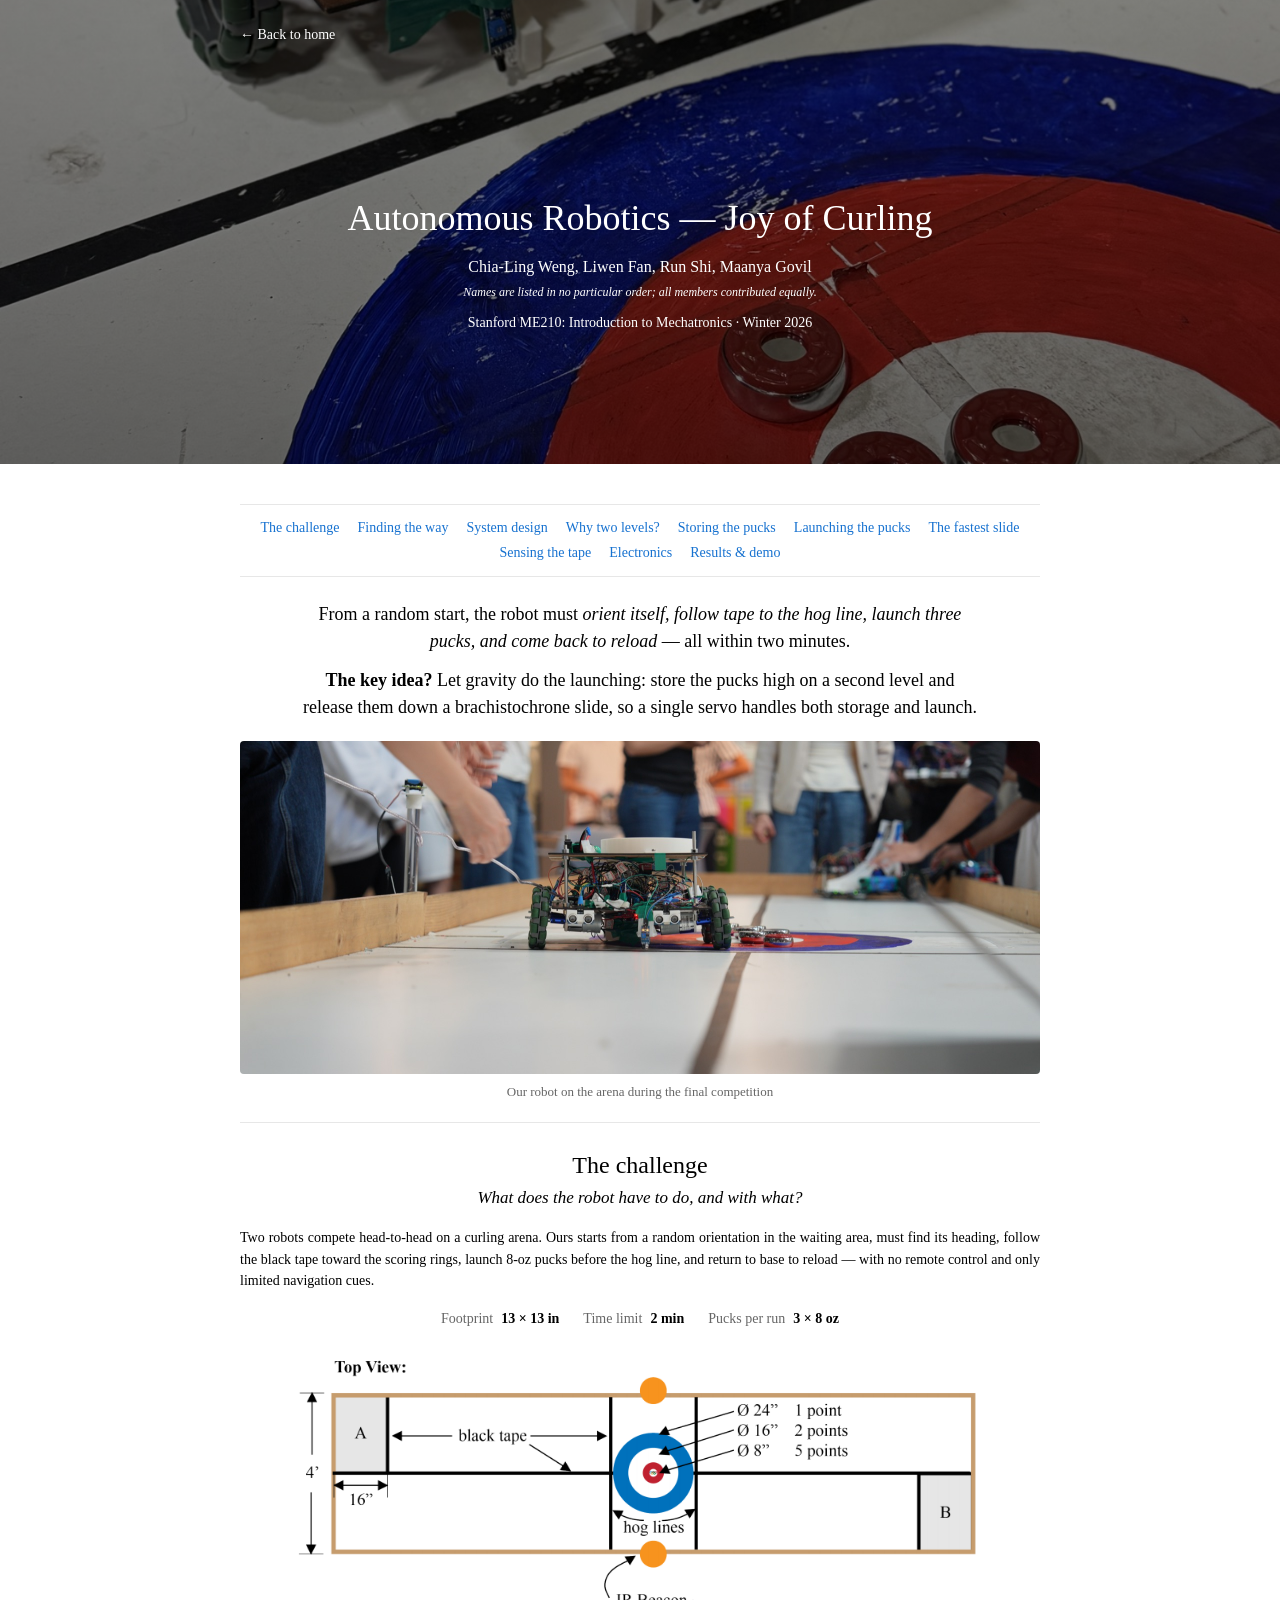
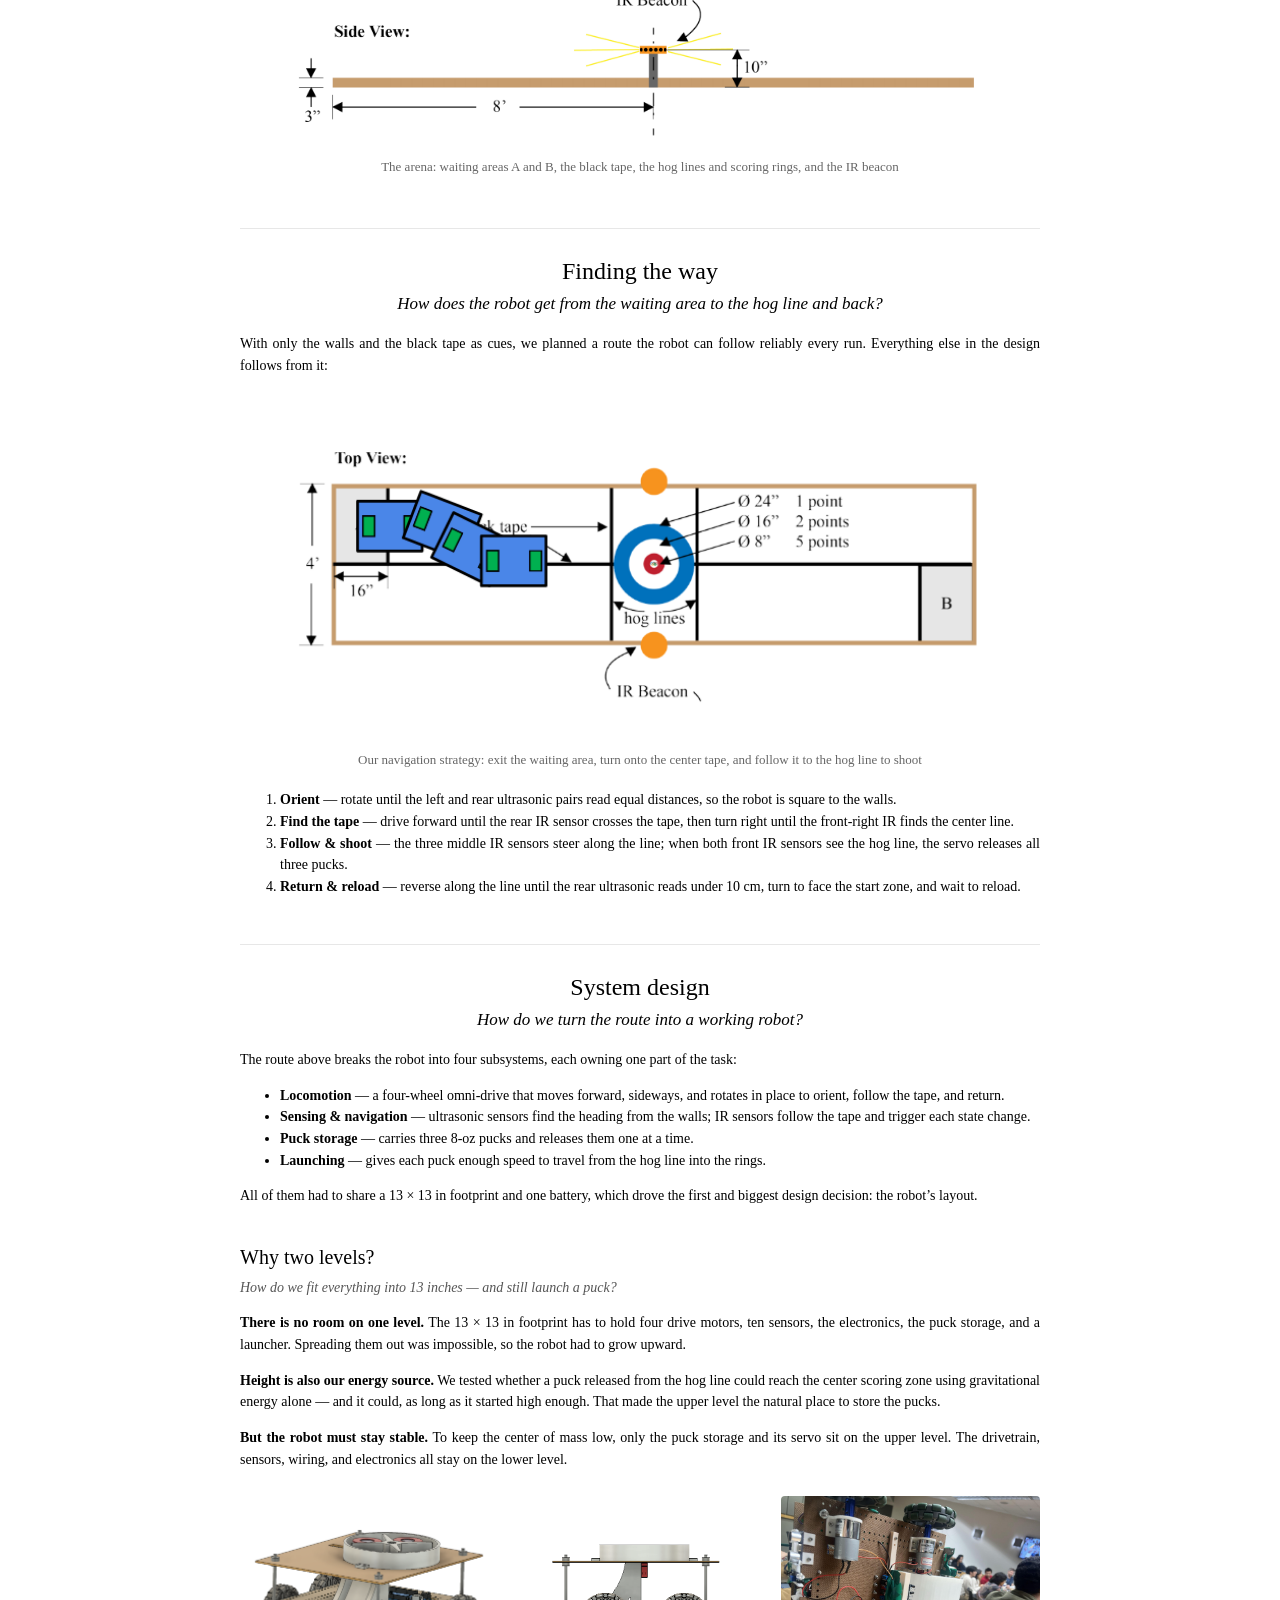
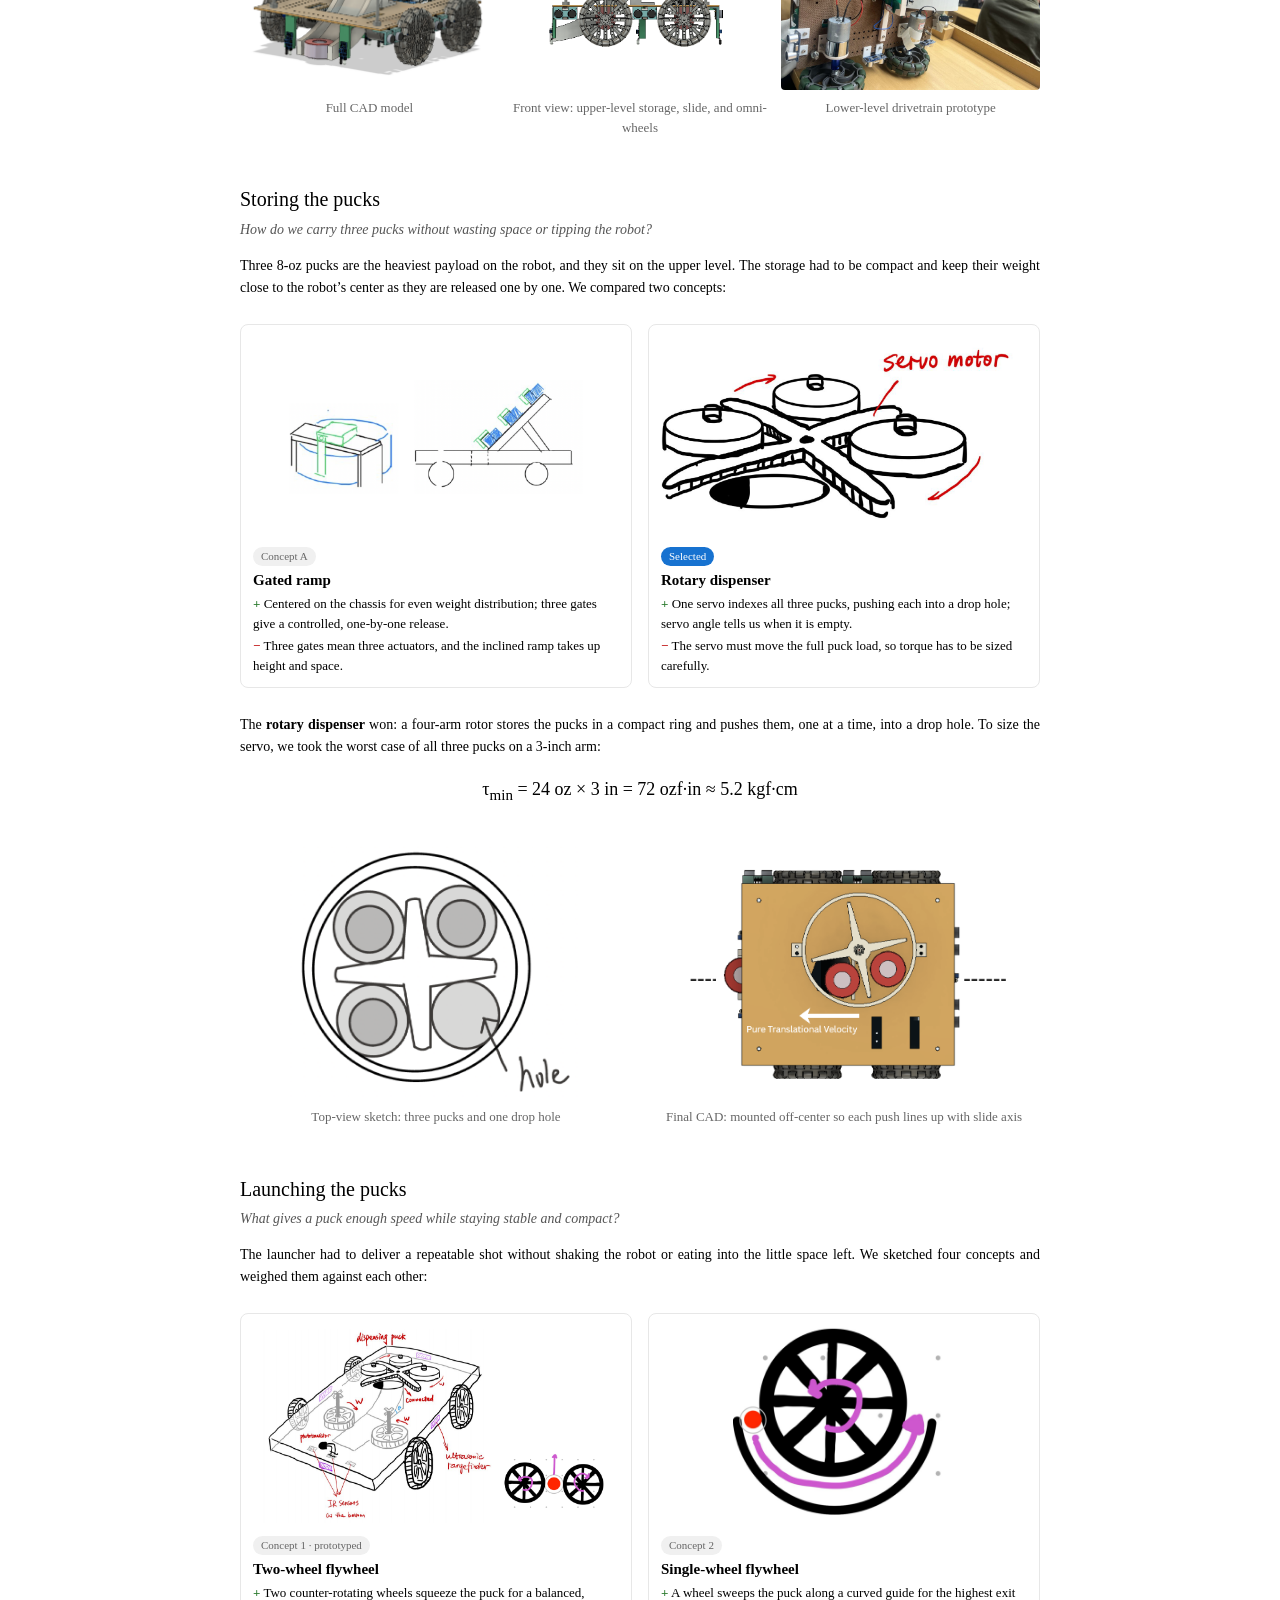
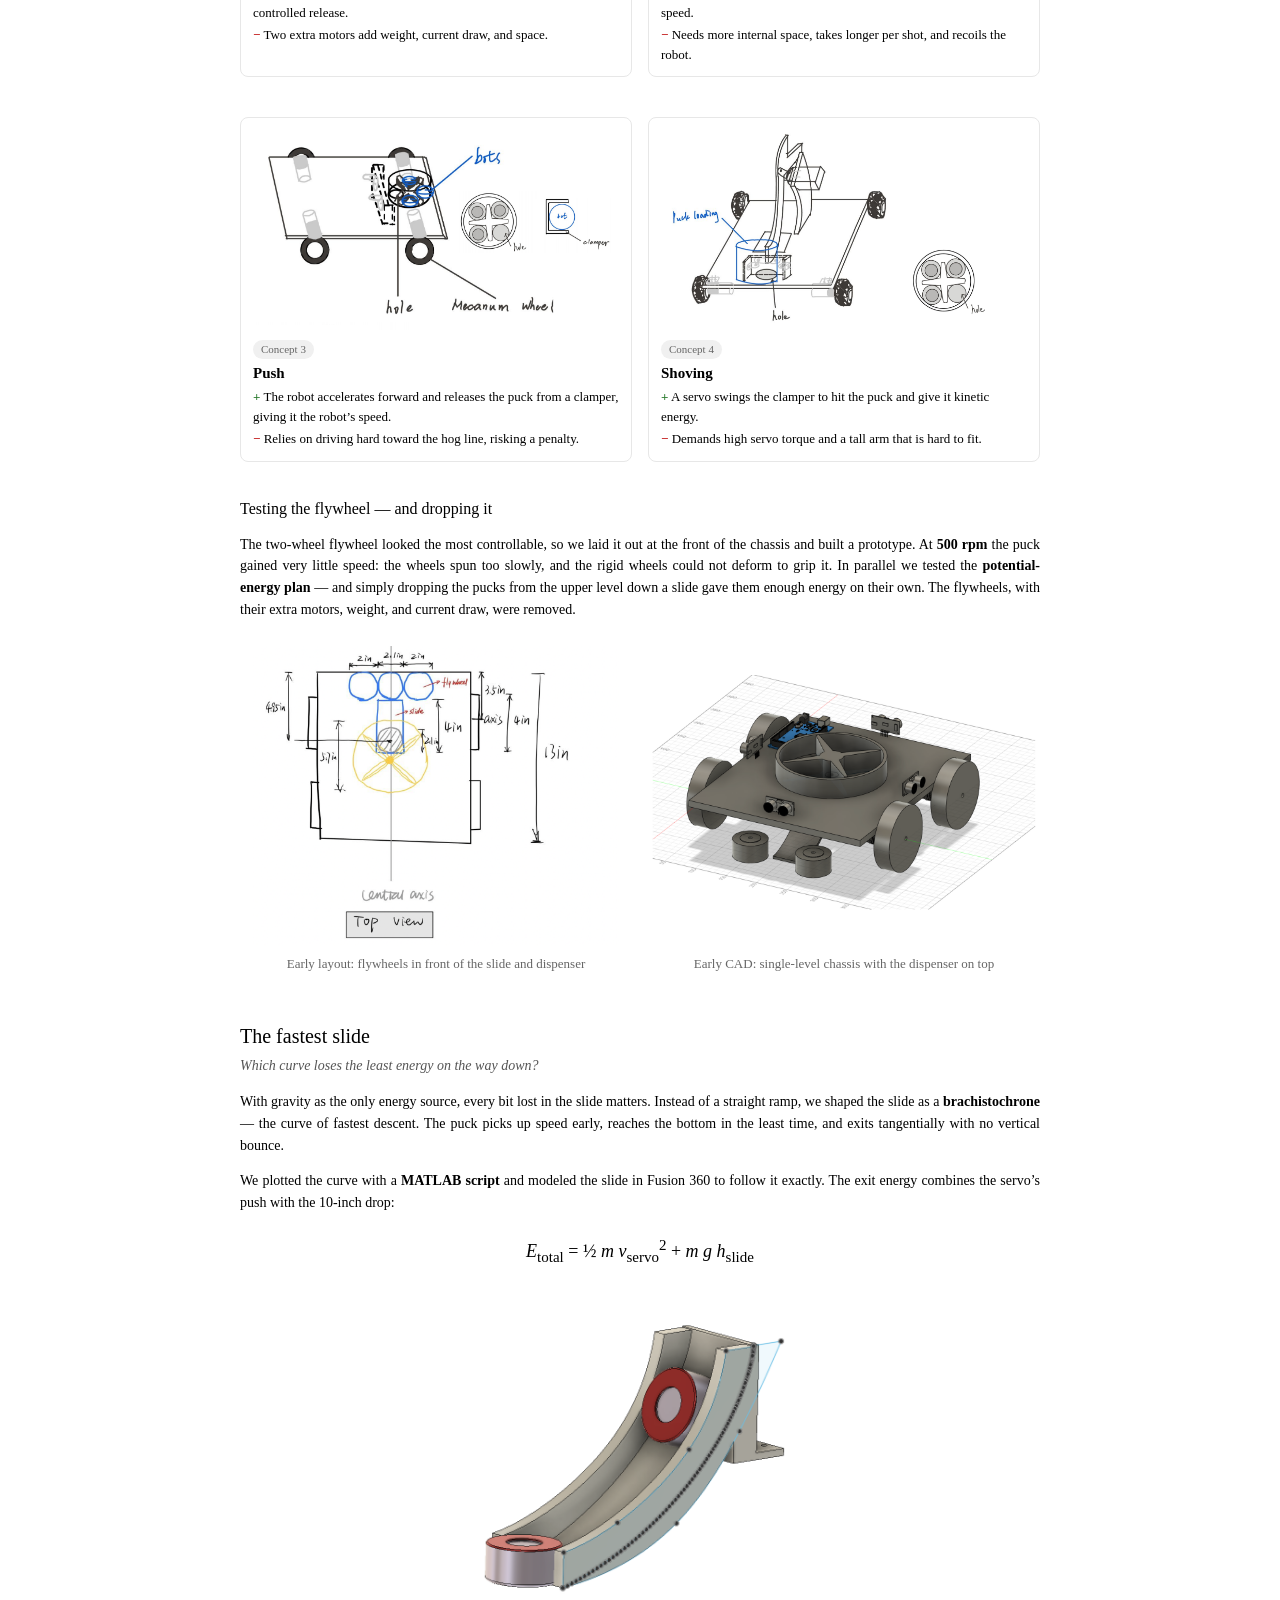
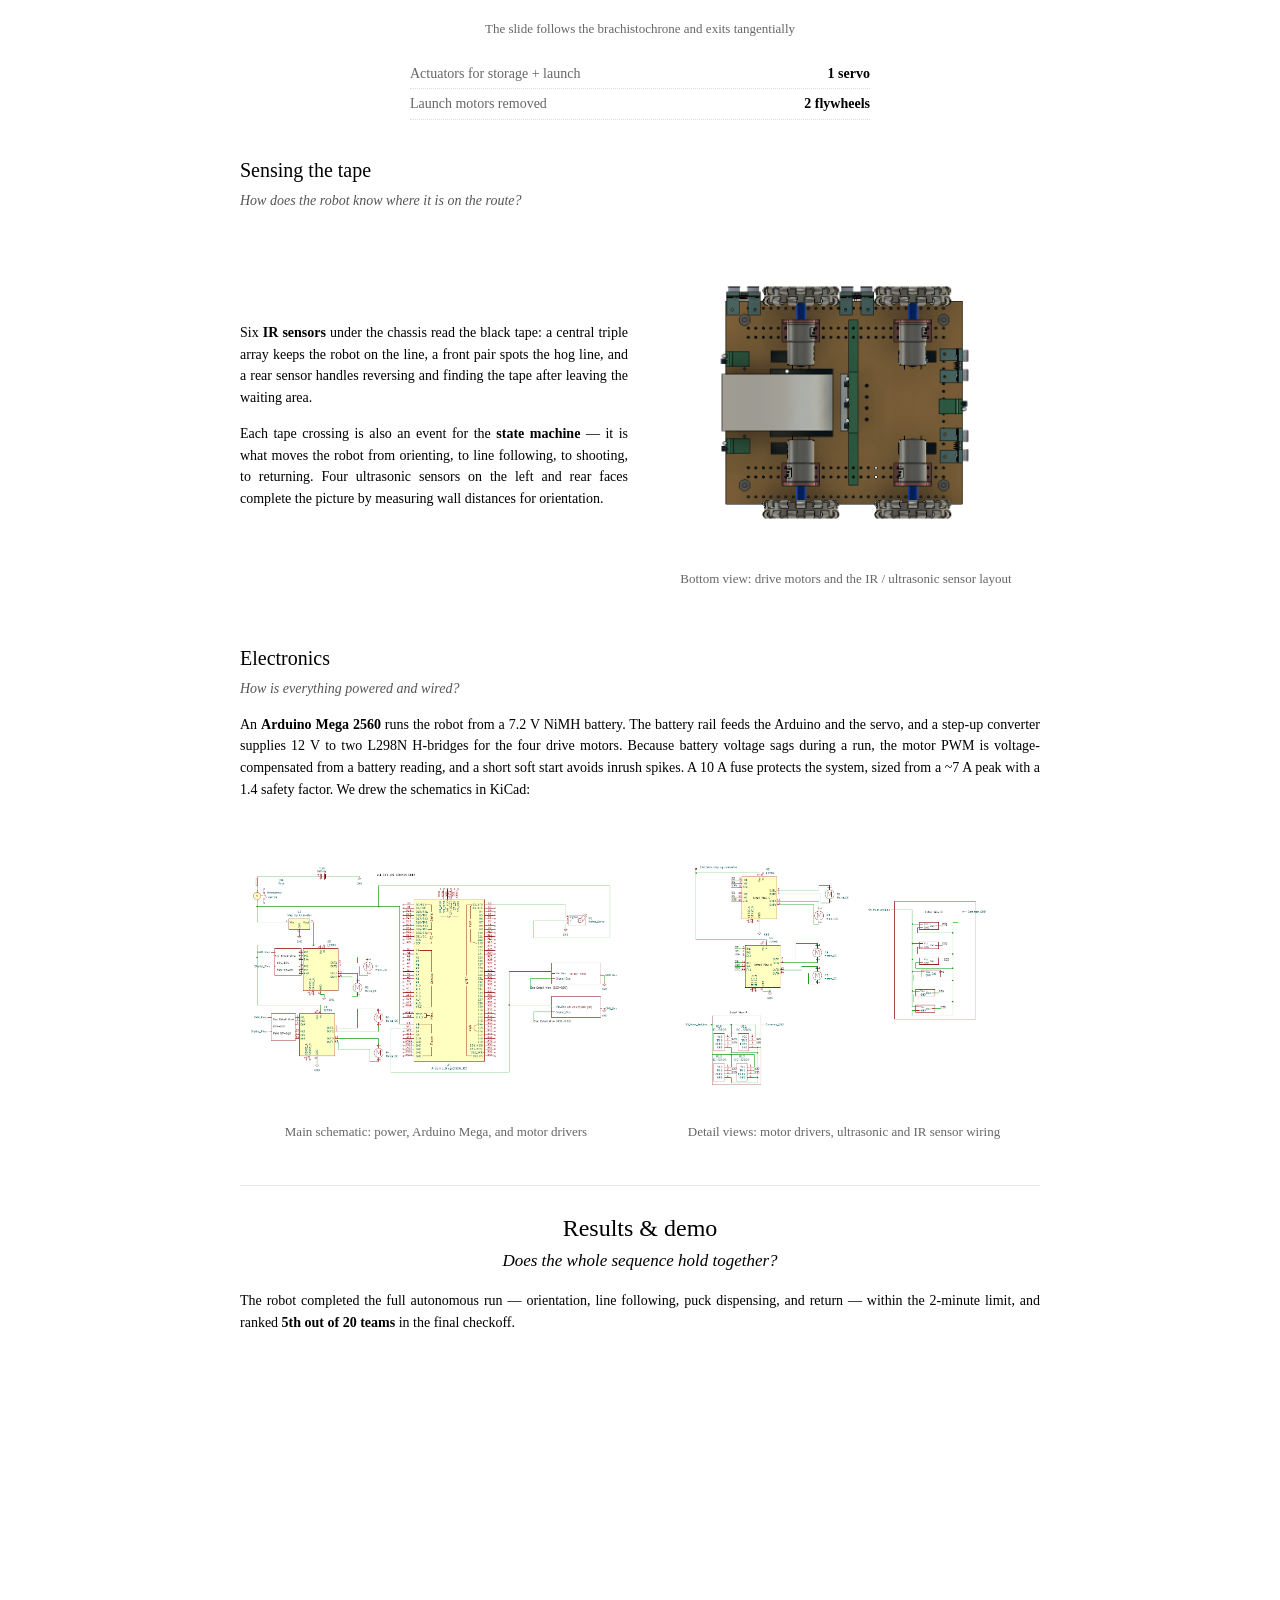
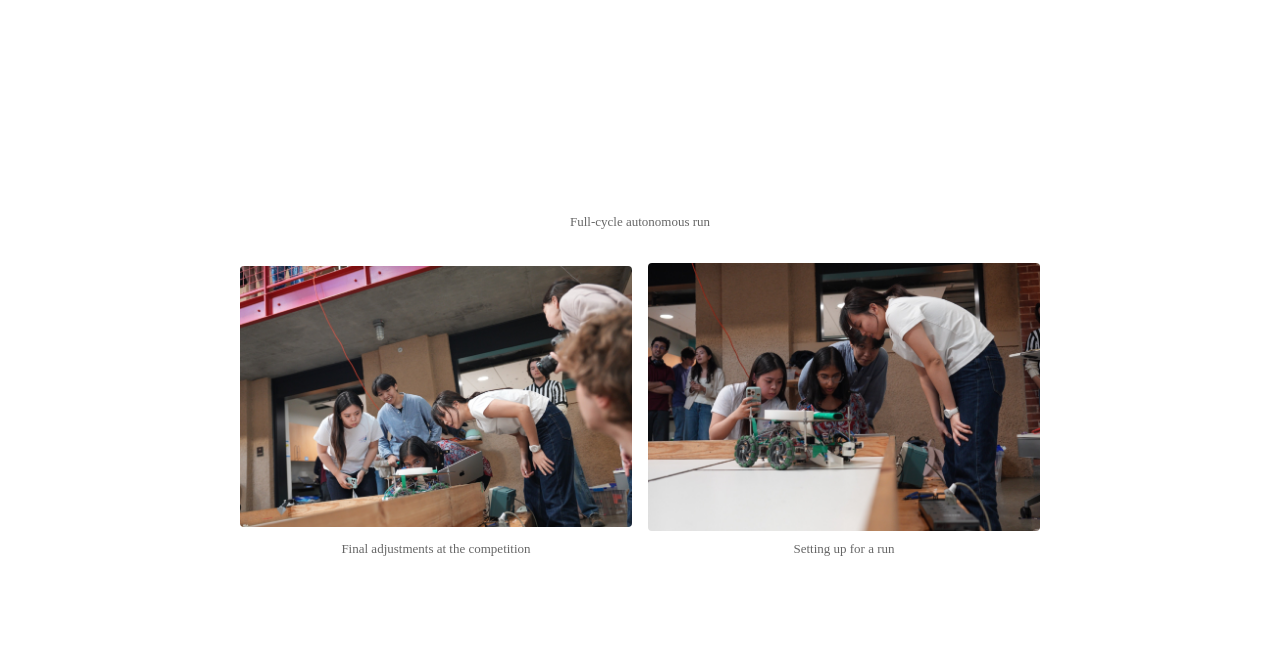
==== projects/curling.html @ e42f5ace "Redesign site with Jon Barron academic template Single-page homepage with Education, Experience, Res" ====
<!DOCTYPE HTML>
<html lang="en">
  <head>
    <meta http-equiv="Content-Type" content="text/html; charset=UTF-8">

    <title>Joy of Curling | Run Shi</title>

    <meta name="author" content="Run Shi">
    <meta name="viewport" content="width=device-width, initial-scale=1">
    <link rel="stylesheet" type="text/css" href="../stylesheet.css">

  </head>

  <body>
    <!-- 图片都在 images/projects/curling/，同名替换即可 -->

    <!-- ============ 标题（背景图） ============ -->
    <header class="pp-banner pp-banner-tall" style="background-image:url('../images/projects/curling/hero.jpg');background-position:center 62%">
      <div class="pp-banner-inner">
        <p class="pp-back"><a href="../index.html">&larr; Back to home</a></p>
        <h1 class="pp-title">Autonomous Robotics &mdash; Joy of Curling</h1>
        <p class="pp-authors">Chia-Ling Weng, Liwen Fan, Run Shi, Maanya Govil</p>
        <p class="pp-note">Names are listed in no particular order; all members contributed equally.</p>
        <p class="pp-affil">Stanford ME210: Introduction to Mechatronics &middot; Winter 2026</p>
      </div>
    </header>

    <div class="pp">

      <!-- ============ 目录 ============ -->
      <ul class="pp-nav">
        <li><a href="#challenge">The challenge</a></li>
        <li><a href="#strategy">Finding the way</a></li>
        <li><a href="#design">System design</a></li>
        <li><a href="#layers">Why two levels?</a></li>
        <li><a href="#storage">Storing the pucks</a></li>
        <li><a href="#launch">Launching the pucks</a></li>
        <li><a href="#slide">The fastest slide</a></li>
        <li><a href="#sensing">Sensing the tape</a></li>
        <li><a href="#electrical">Electronics</a></li>
        <li><a href="#results">Results &amp; demo</a></li>
      </ul>

      <!-- ============ 一句话总结 ============ -->
      <div class="pp-thesis">
        <p>From a random start, the robot must <em>orient itself, follow tape to the hog line, launch three pucks, and come back to reload</em> &mdash; all within two minutes.</p>
        <p><span class="pp-key">The key idea?</span> Let gravity do the launching: store the pucks high on a second level and release them down a brachistochrone slide, so a single servo handles both storage and launch.</p>
      </div>

      <figure class="pp-figure">
        <img src="../images/projects/curling/competition.jpg" alt="The robot on the arena during the final competition" style="width:100%;max-height:none;aspect-ratio:2.4 / 1;object-fit:cover;object-position:center 60%">
        <figcaption>Our robot on the arena during the final competition</figcaption>
      </figure>

      <hr class="pp-sep">

      <!-- ============ 1. Strategy ============ -->
      <section id="challenge" class="pp-section">
        <h2 class="pp-section-title">The challenge</h2>
        <p class="pp-question">What does the robot have to do, and with what?</p>
        <p>
          Two robots compete head-to-head on a curling arena. Ours starts from a random orientation in the waiting area,
          must find its heading, follow the black tape toward the scoring rings, launch 8-oz pucks before the hog line,
          and return to base to reload &mdash; with no remote control and only limited navigation cues.
        </p>
        <div class="pp-result-row">
          <span class="pp-item"><span class="pp-k">Footprint</span><span class="pp-v">13 &times; 13 in</span></span>
          <span class="pp-item"><span class="pp-k">Time limit</span><span class="pp-v">2 min</span></span>
          <span class="pp-item"><span class="pp-k">Pucks per run</span><span class="pp-v">3 &times; 8 oz</span></span>
        </div>
        <figure class="pp-figure">
          <img src="../images/projects/curling/arena.png" alt="Arena top and side views with dimensions" style="width:100%;max-height:none">
          <figcaption>The arena: waiting areas A and B, the black tape, the hog lines and scoring rings, and the IR beacon</figcaption>
        </figure>
      </section>

      <hr class="pp-sep">

      <section id="strategy" class="pp-section">
        <h2 class="pp-section-title">Finding the way</h2>
        <p class="pp-question">How does the robot get from the waiting area to the hog line and back?</p>
        <p>
          With only the walls and the black tape as cues, we planned a route the robot can follow reliably every run.
          Everything else in the design follows from it:
        </p>
        <figure class="pp-figure">
          <img src="../images/projects/curling/navigation.png" alt="Arena top view showing our navigation route" style="width:100%;max-height:none">
          <figcaption>Our navigation strategy: exit the waiting area, turn onto the center tape, and follow it to the hog line to shoot</figcaption>
        </figure>
        <ol>
          <li><strong>Orient</strong> &mdash; rotate until the left and rear ultrasonic pairs read equal distances, so the robot is square to the walls.</li>
          <li><strong>Find the tape</strong> &mdash; drive forward until the rear IR sensor crosses the tape, then turn right until the front-right IR finds the center line.</li>
          <li><strong>Follow &amp; shoot</strong> &mdash; the three middle IR sensors steer along the line; when both front IR sensors see the hog line, the servo releases all three pucks.</li>
          <li><strong>Return &amp; reload</strong> &mdash; reverse along the line until the rear ultrasonic reads under 10&nbsp;cm, turn to face the start zone, and wait to reload.</li>
        </ol>
      </section>

      <hr class="pp-sep">

      <!-- ============ 2. System design ============ -->
      <section id="design" class="pp-section">
        <h2 class="pp-section-title">System design</h2>
        <p class="pp-question">How do we turn the route into a working robot?</p>
        <p>
          The route above breaks the robot into four subsystems, each owning one part of the task:
        </p>
        <ul>
          <li><strong>Locomotion</strong> &mdash; a four-wheel omni-drive that moves forward, sideways, and rotates in place to orient, follow the tape, and return.</li>
          <li><strong>Sensing &amp; navigation</strong> &mdash; ultrasonic sensors find the heading from the walls; IR sensors follow the tape and trigger each state change.</li>
          <li><strong>Puck storage</strong> &mdash; carries three 8-oz pucks and releases them one at a time.</li>
          <li><strong>Launching</strong> &mdash; gives each puck enough speed to travel from the hog line into the rings.</li>
        </ul>
        <p>
          All of them had to share a 13&nbsp;&times;&nbsp;13&nbsp;in footprint and one battery, which drove the first and
          biggest design decision: the robot&rsquo;s layout.
        </p>

        <!-- ---- Two levels---- -->
        <h3 class="pp-subtitle" id="layers">Why two levels?</h3>
        <p class="pp-subquestion">How do we fit everything into 13 inches &mdash; and still launch a puck?</p>
        <p>
          <strong>There is no room on one level.</strong> The 13&nbsp;&times;&nbsp;13&nbsp;in footprint has to hold four
          drive motors, ten sensors, the electronics, the puck storage, and a launcher. Spreading them out was impossible,
          so the robot had to grow upward.
        </p>
        <p>
          <strong>Height is also our energy source.</strong> We tested whether a puck released from the hog line could
          reach the center scoring zone using gravitational energy alone &mdash; and it could, as long as it started high
          enough. That made the upper level the natural place to store the pucks.
        </p>
        <p>
          <strong>But the robot must stay stable.</strong> To keep the center of mass low, only the puck storage and its
          servo sit on the upper level. The drivetrain, sensors, wiring, and electronics all stay on the lower level.
        </p>
        <div class="pp-grid-3">
          <figure class="pp-figure">
            <img src="../images/projects/curling/cad-model.png" alt="Full CAD model" loading="lazy">
            <figcaption>Full CAD model</figcaption>
          </figure>
          <figure class="pp-figure">
            <img src="../images/projects/curling/cad-front.png" alt="Front view" loading="lazy">
            <figcaption>Front view: upper-level storage, slide, and omni-wheels</figcaption>
          </figure>
          <figure class="pp-figure">
            <img src="../images/projects/curling/drivetrain-build.jpg" alt="Drivetrain prototype" loading="lazy">
            <figcaption>Lower-level drivetrain prototype</figcaption>
          </figure>
        </div>

        <!-- ---- Storage---- -->
        <h3 class="pp-subtitle" id="storage">Storing the pucks</h3>
        <p class="pp-subquestion">How do we carry three pucks without wasting space or tipping the robot?</p>
        <p>
          Three 8-oz pucks are the heaviest payload on the robot, and they sit on the upper level. The storage had to be
          compact and keep their weight close to the robot&rsquo;s center as they are released one by one. We compared two
          concepts:
        </p>
        <div class="pp-grid">
          <figure class="pp-concept">
            <img class="pp-concept-sm" src="../images/projects/curling/concept-slide-storage.png" alt="Gated ramp sketch" loading="lazy">
            <figcaption>
              <span class="pp-tag">Concept A</span>
              <strong>Gated ramp</strong>
              <span class="pp-pc"><span class="pp-pro">+</span> Centered on the chassis for even weight distribution; three gates give a controlled, one-by-one release.</span>
              <span class="pp-pc"><span class="pp-con">&minus;</span> Three gates mean three actuators, and the inclined ramp takes up height and space.</span>
            </figcaption>
          </figure>
          <figure class="pp-concept">
            <img src="../images/projects/curling/concept-rotary-dispenser.png" alt="Rotary dispenser sketch" loading="lazy">
            <figcaption>
              <span class="pp-tag pp-tag-kept">Selected</span>
              <strong>Rotary dispenser</strong>
              <span class="pp-pc"><span class="pp-pro">+</span> One servo indexes all three pucks, pushing each into a drop hole; servo angle tells us when it is empty.</span>
              <span class="pp-pc"><span class="pp-con">&minus;</span> The servo must move the full puck load, so torque has to be sized carefully.</span>
            </figcaption>
          </figure>
        </div>
        <p>
          The <strong>rotary dispenser</strong> won: a four-arm rotor stores the pucks in a compact ring and pushes them,
          one at a time, into a drop hole. To size the servo, we took the worst case of all three pucks on a 3-inch arm:
        </p>
        <p class="pp-equation">&tau;<sub>min</sub> = 24&nbsp;oz &times; 3&nbsp;in = 72&nbsp;ozf&middot;in &asymp; 5.2&nbsp;kgf&middot;cm</p>
        <div class="pp-grid">
          <figure class="pp-figure">
            <img src="../images/projects/curling/dispenser-sketch.png" alt="Dispenser top-view sketch" loading="lazy" style="max-height:260px">
            <figcaption>Top-view sketch: three pucks and one drop hole</figcaption>
          </figure>
          <figure class="pp-figure">
            <img src="../images/projects/curling/dispenser.png" alt="Final rotating dispenser in CAD" loading="lazy" style="max-height:260px">
            <figcaption>Final CAD: mounted off-center so each push lines up with slide axis</figcaption>
          </figure>
        </div>

        <!-- ---- Launch---- -->
        <h3 class="pp-subtitle" id="launch">Launching the pucks</h3>
        <p class="pp-subquestion">What gives a puck enough speed while staying stable and compact?</p>
        <p>
          The launcher had to deliver a repeatable shot without shaking the robot or eating into the little space left.
          We sketched four concepts and weighed them against each other:
        </p>
        <div class="pp-grid">
          <figure class="pp-concept">
            <img src="../images/projects/curling/concept-flywheel-2.png" alt="Two-wheel flywheel sketch" loading="lazy">
            <figcaption>
              <span class="pp-tag">Concept 1 &middot; prototyped</span>
              <strong>Two-wheel flywheel</strong>
              <span class="pp-pc"><span class="pp-pro">+</span> Two counter-rotating wheels squeeze the puck for a balanced, controlled release.</span>
              <span class="pp-pc"><span class="pp-con">&minus;</span> Two extra motors add weight, current draw, and space.</span>
            </figcaption>
          </figure>
          <figure class="pp-concept">
            <img src="../images/projects/curling/concept-flywheel-1.png" alt="Single-wheel flywheel sketch" loading="lazy">
            <figcaption>
              <span class="pp-tag">Concept 2</span>
              <strong>Single-wheel flywheel</strong>
              <span class="pp-pc"><span class="pp-pro">+</span> A wheel sweeps the puck along a curved guide for the highest exit speed.</span>
              <span class="pp-pc"><span class="pp-con">&minus;</span> Needs more internal space, takes longer per shot, and recoils the robot.</span>
            </figcaption>
          </figure>
          <figure class="pp-concept">
            <img src="../images/projects/curling/concept-push.png" alt="Push sketch" loading="lazy">
            <figcaption>
              <span class="pp-tag">Concept 3</span>
              <strong>Push</strong>
              <span class="pp-pc"><span class="pp-pro">+</span> The robot accelerates forward and releases the puck from a clamper, giving it the robot&rsquo;s speed.</span>
              <span class="pp-pc"><span class="pp-con">&minus;</span> Relies on driving hard toward the hog line, risking a penalty.</span>
            </figcaption>
          </figure>
          <figure class="pp-concept">
            <img src="../images/projects/curling/concept-shove.png" alt="Shoving sketch" loading="lazy">
            <figcaption>
              <span class="pp-tag">Concept 4</span>
              <strong>Shoving</strong>
              <span class="pp-pc"><span class="pp-pro">+</span> A servo swings the clamper to hit the puck and give it kinetic energy.</span>
              <span class="pp-pc"><span class="pp-con">&minus;</span> Demands high servo torque and a tall arm that is hard to fit.</span>
            </figcaption>
          </figure>
        </div>
        <h4 class="pp-subsubtitle">Testing the flywheel &mdash; and dropping it</h4>
        <p>
          The two-wheel flywheel looked the most controllable, so we laid it out at the front of the chassis and built a
          prototype. At <strong>500&nbsp;rpm</strong> the puck gained very little speed: the wheels spun too slowly, and the
          rigid wheels could not deform to grip it. In parallel we tested the <strong>potential-energy plan</strong> &mdash;
          and simply dropping the pucks from the upper level down a slide gave them enough energy on their own. The
          flywheels, with their extra motors, weight, and current draw, were removed.
        </p>
        <div class="pp-grid">
          <figure class="pp-figure">
            <img src="../images/projects/curling/concept-layout-flywheel.png" alt="Top-view layout with flywheels" loading="lazy" style="max-height:300px">
            <figcaption>Early layout: flywheels in front of the slide and dispenser</figcaption>
          </figure>
          <figure class="pp-figure">
            <img src="../images/projects/curling/cad-early.png" alt="Early CAD model" loading="lazy" style="max-height:300px">
            <figcaption>Early CAD: single-level chassis with the dispenser on top</figcaption>
          </figure>
        </div>

        <!-- ---- Slide---- -->
        <h3 class="pp-subtitle" id="slide">The fastest slide</h3>
        <p class="pp-subquestion">Which curve loses the least energy on the way down?</p>
        <p>
          With gravity as the only energy source, every bit lost in the slide matters. Instead of a straight ramp, we
          shaped the slide as a <strong>brachistochrone</strong> &mdash; the curve of fastest descent. The puck picks up
          speed early, reaches the bottom in the least time, and exits tangentially with no vertical bounce.
        </p>
        <p>
          We plotted the curve with a <strong>MATLAB script</strong> and modeled the slide in Fusion 360 to follow it
          exactly. The exit energy combines the servo&rsquo;s push with the 10-inch drop:
        </p>
        <p class="pp-equation"><em>E</em><sub>total</sub> = &frac12; <em>m v</em><sub>servo</sub><sup>2</sup> + <em>m g h</em><sub>slide</sub></p>
        <!-- 有 MATLAB 曲线图后可加在这里，和 slide.png 放成一行 -->
        <figure class="pp-figure">
          <img src="../images/projects/curling/slide.png" alt="Brachistochrone slide" loading="lazy" style="max-height:320px">
          <figcaption>The slide follows the brachistochrone and exits tangentially</figcaption>
        </figure>
        <ul class="pp-result-list">
          <li><span class="pp-k">Actuators for storage + launch</span><span class="pp-v">1 servo</span></li>
          <li><span class="pp-k">Launch motors removed</span><span class="pp-v">2 flywheels</span></li>
        </ul>

        <!-- ---- Sensing---- -->
        <h3 class="pp-subtitle" id="sensing">Sensing the tape</h3>
        <p class="pp-subquestion">How does the robot know where it is on the route?</p>
        <div class="pp-split">
          <div>
            <p>
              Six <strong>IR sensors</strong> under the chassis read the black tape: a central triple array keeps the
              robot on the line, a front pair spots the hog line, and a rear sensor handles reversing and finding the tape
              after leaving the waiting area.
            </p>
            <p>
              Each tape crossing is also an event for the <strong>state machine</strong> &mdash; it is what moves the robot
              from orienting, to line following, to shooting, to returning. Four ultrasonic sensors on the left and rear
              faces complete the picture by measuring wall distances for orientation.
            </p>
          </div>
          <figure class="pp-figure">
            <img src="../images/projects/curling/cad-bottom.png" alt="Bottom view with motors and sensors" loading="lazy">
            <figcaption>Bottom view: drive motors and the IR / ultrasonic sensor layout</figcaption>
          </figure>
        </div>

        <!-- ---- Electrical---- -->
        <h3 class="pp-subtitle" id="electrical">Electronics</h3>
        <p class="pp-subquestion">How is everything powered and wired?</p>
        <p>
          An <strong>Arduino Mega 2560</strong> runs the robot from a 7.2&nbsp;V NiMH battery. The battery rail feeds the
          Arduino and the servo, and a step-up converter supplies 12&nbsp;V to two L298N H-bridges for the four drive
          motors. Because battery voltage sags during a run, the motor PWM is voltage-compensated from a battery reading,
          and a short soft start avoids inrush spikes. A 10&nbsp;A fuse protects the system, sized from a ~7&nbsp;A peak
          with a 1.4 safety factor. We drew the schematics in KiCad:
        </p>
        <div class="pp-grid">
          <figure class="pp-figure">
            <img src="../images/projects/curling/schematic-1.png" alt="Main schematic" loading="lazy">
            <figcaption>Main schematic: power, Arduino Mega, and motor drivers</figcaption>
          </figure>
          <figure class="pp-figure">
            <img src="../images/projects/curling/schematic-2.png" alt="Detail schematics" loading="lazy">
            <figcaption>Detail views: motor drivers, ultrasonic and IR sensor wiring</figcaption>
          </figure>
        </div>

      </section>

      <hr class="pp-sep">

      <!-- ============ 8. Results ============ -->
      <section id="results" class="pp-section">
        <h2 class="pp-section-title">Results &amp; demo</h2>
        <p class="pp-question">Does the whole sequence hold together?</p>
        <p>
          The robot completed the full autonomous run &mdash; orientation, line following, puck dispensing, and return
          &mdash; within the 2-minute limit, and ranked <strong>5th out of 20 teams</strong> in the final checkoff.
        </p>
        <figure class="pp-figure">
          <div class="pp-video-wide">
            <iframe src="https://drive.google.com/file/d/1mtI6GAG2PKxT_TYHK5NpO9vO_ZwVnhq-/preview" title="Full-cycle demo" allow="autoplay" allowfullscreen loading="lazy"></iframe>
          </div>
          <figcaption>Full-cycle autonomous run</figcaption>
        </figure>
        <div class="pp-grid">
          <figure class="pp-figure">
            <img src="../images/projects/curling/team-1.jpg" alt="Team at the competition" loading="lazy">
            <figcaption>Final adjustments at the competition</figcaption>
          </figure>
          <figure class="pp-figure">
            <img src="../images/projects/curling/team-2.jpg" alt="Setting up for a run" loading="lazy">
            <figcaption>Setting up for a run</figcaption>
          </figure>
        </div>
      </section>

    </div>
  </body>
</html>
---- stylesheet.css ----
a {
  color: #1772d0;
  text-decoration: none;
}

a:focus,
a:hover {
  color: #f09228;
  text-decoration: none;
}

body,
td,
th,
tr,
p,
a {
  font-family: Palatino, 'Palatino Linotype', 'Book Antiqua', serif;
  font-size: 14px;
  line-height: 155%;
}

strong {
  font-family: Palatino, 'Palatino Linotype', 'Book Antiqua', serif;
  font-size: 14px;
}

h2 {
  margin: 0;
  font-weight: normal;
  font-family: Palatino, 'Palatino Linotype', 'Book Antiqua', serif;
  font-size: 18px;
}

.papertitle {
  font-family: Palatino, 'Palatino Linotype', 'Book Antiqua', serif;
  font-size: 14px;
  font-weight: 700;
}

.name {
  padding-top: 20px;
  margin: 0;
  font-family: Palatino, 'Palatino Linotype', 'Book Antiqua', serif;
  font-size: 32px;
}

.one {
  width: 160px;
  height: 160px;
  position: relative;
}

.two {
  width: 160px;
  height: 160px;
  position: absolute;
  transition: opacity .2s ease-in-out;
  -moz-transition: opacity .2s ease-in-out;
  -webkit-transition: opacity .2s ease-in-out;
}

.fade {
  transition: opacity .2s ease-in-out;
  -moz-transition: opacity .2s ease-in-out;
  -webkit-transition: opacity .2s ease-in-out;
}

span.highlight {
  background-color: #ffffd0;
}


.compact-list {
  margin-top: 10px;
  margin-bottom: 0;
}

.compact-list li {
  margin-bottom: 0.32rem;
}

/* ---- Project cards ---- */
#projects tr {
  position: relative;
  display: grid;
  grid-template-columns: 285px 1fr;
  align-items: start;
  margin: 0 16px 16px 16px;
  border: 1px solid #e7e7e7;
  border-radius: 8px;
  background: #fff;
  transition: transform 160ms ease, box-shadow 160ms ease, border-color 160ms ease;
}

#projects tr:hover {
  transform: translateY(-2px);
  border-color: #d0d0d0;
  box-shadow: 0 10px 24px rgba(0, 0, 0, 0.08);
}

#projects td {
  display: block;
}

#projects img {
  display: block;
  width: 100%;
  aspect-ratio: 4 / 3;
  object-fit: cover;
  border-radius: 4px;
  background: #f2f2f2;
}

/* 让整张卡片都可以点击 */
#projects .card-link::after {
  content: "";
  position: absolute;
  inset: 0;
}

/* 卡片里的其他链接（Project Page / Demo Video）浮在整卡链接之上，可以单独点 */
#projects td a:not(.card-link) {
  position: relative;
  z-index: 1;
}

#projects .card-links {
  margin-bottom: 0;
}

@media (max-width: 760px) {
  #projects tr {
    grid-template-columns: 1fr;
  }
}

/* ---- Internship 条目：左右两端对齐，和 CV 一样 ---- */
.entry {
  margin-top: 12px;
}

.entry-row {
  display: flex;
  justify-content: space-between;
  flex-wrap: wrap;
  gap: 0 12px;
}

.entry ul,
.patent-list {
  margin-top: 4px;
  margin-bottom: 0;
  padding-left: 20px;
}

.patent-list li {
  margin-bottom: 6px;
}

/* 全站正文两端对齐、统一行距（姓名、邮箱和链接行用行内样式保持居中） */
p,
li {
  text-align: justify;
  line-height: 155%;
}

/* ================= 项目详情页（参考 FBG Whisker 页的版式） ================= */
.pp {
  max-width: 800px;
  margin: 0 auto;
  padding: 24px 16px 60px;
}

.pp-back {
  margin: 0 0 8px;
}

.pp-hero {
  text-align: center;
  padding: 16px 0 8px;
}

.pp-title {
  font-family: Palatino, 'Palatino Linotype', 'Book Antiqua', serif;
  font-weight: normal;
  font-size: 30px;
  line-height: 1.25;
  margin: 0 0 14px;
}

.pp-hero p,
.pp-figure figcaption,
.pp-question,
.pp-caption-text,
.pp-equation,
.pp-thesis p {
  text-align: center;
}

.pp-authors {
  font-size: 16px;
  margin: 0 0 4px;
}

.pp-affil {
  color: #555;
  margin: 0 0 10px;
}

.pp-nav {
  list-style: none;
  display: flex;
  flex-wrap: wrap;
  justify-content: center;
  gap: 4px 18px;
  padding: 12px 0;
  margin: 16px 0 24px;
  border-top: 1px solid #e7e7e7;
  border-bottom: 1px solid #e7e7e7;
}

.pp-nav li {
  text-align: center;
}

.pp-thesis {
  margin: 0 auto 20px;
  max-width: 680px;
}

.pp-thesis p {
  font-size: 18px;
  line-height: 1.5;
  margin: 0 0 12px;
}

.pp-key {
  font-weight: 700;
}

.pp-sep {
  border: 0;
  border-top: 1px solid #e7e7e7;
  margin: 0;
}

.pp-section {
  padding: 32px 0;
}

.pp-section-title {
  font-size: 24px;
  text-align: center;
  margin-bottom: 8px;
}

.pp-question {
  font-style: italic;
  font-size: 17px;
  margin: 0 0 16px;
}

.pp-equation {
  font-size: 18px;
}

.pp-figure {
  margin: 20px 0;
}

.pp-figure img {
  display: block;
  width: auto;
  max-width: 100%;
  max-height: 480px;
  margin: 0 auto;
  border-radius: 4px;
  background: #f2f2f2;
}

.pp-figure figcaption {
  font-size: 13px;
  color: #666;
  margin-top: 8px;
  line-height: 1.5;
}

.pp-grid {
  display: grid;
  grid-template-columns: 1fr 1fr;
  gap: 16px;
  align-items: start;
}

.pp-grid .pp-figure {
  margin: 12px 0;
}

/* 竖屏视频（YouTube Shorts） */
.pp-video {
  position: relative;
  width: 100%;
  max-width: 320px;
  margin: 0 auto;
  aspect-ratio: 9 / 16;
}

.pp-video iframe {
  position: absolute;
  inset: 0;
  width: 100%;
  height: 100%;
  border: 0;
  border-radius: 4px;
}

.pp-result-row {
  display: flex;
  flex-wrap: wrap;
  justify-content: center;
  gap: 6px 24px;
  margin: 16px 0;
}

.pp-item {
  display: inline-flex;
  gap: 8px;
  align-items: baseline;
}

.pp-k {
  color: #666;
}

.pp-v {
  font-weight: 700;
}

.pp-result-list {
  list-style: none;
  padding: 0;
  margin: 16px auto;
  max-width: 460px;
}

.pp-result-list li {
  display: flex;
  justify-content: space-between;
  gap: 16px;
  padding: 4px 0;
  border-bottom: 1px dotted #ddd;
}

.pp-caption-text {
  font-style: italic;
  color: #666;
}

@media (max-width: 640px) {
  .pp-grid {
    grid-template-columns: 1fr;
  }
  .pp-title {
    font-size: 24px;
  }
}

/* 详情页：我的贡献框、三列图、表格、横屏视频 */
.pp-role {
  margin: 0 auto 24px;
  max-width: 680px;
  padding: 12px 18px;
  border-left: 3px solid #1772d0;
  background: #f6f8fb;
  border-radius: 4px;
}

.pp-role p {
  margin: 4px 0;
}

.pp-role ul {
  margin: 4px 0;
  padding-left: 20px;
}

.pp-grid-3 {
  display: grid;
  grid-template-columns: repeat(3, 1fr);
  gap: 12px;
  align-items: start;
}

.pp-grid-3 .pp-figure {
  margin: 12px 0;
}

.pp-table-wrap {
  overflow-x: auto;
  margin: 16px 0;
}

.pp-table {
  width: 100%;
  border-collapse: collapse;
  font-size: 13px;
}

.pp-table th,
.pp-table td {
  text-align: left;
  vertical-align: top;
  padding: 6px 8px;
  border-bottom: 1px solid #e7e7e7;
  font-size: 13px;
}

.pp-table th {
  border-bottom: 2px solid #ccc;
}

.pp-video-wide {
  position: relative;
  width: 100%;
  aspect-ratio: 16 / 9;
}

.pp-video-wide iframe {
  position: absolute;
  inset: 0;
  width: 100%;
  height: 100%;
  border: 0;
  border-radius: 4px;
}

@media (max-width: 640px) {
  .pp-grid-3 {
    grid-template-columns: 1fr;
  }
}

/* 详情页里加粗文字跟随所在行字号（否则会被上面 strong 的 14px 覆盖） */
.pp strong {
  font-size: inherit;
}

/* 作者顺序说明小字 */
.pp-note {
  font-size: 12px;
  color: #888;
  font-style: italic;
  margin: 0 0 10px;
  text-align: center;
}

/* 同一行等高的图：每个 figure 的 flex 值设成图片宽高比 */
.pp-row {
  display: flex;
  gap: 12px;
  align-items: flex-start;
}

.pp-row .pp-figure {
  margin: 12px 0;
  min-width: 0;
}

.pp-row .pp-figure img {
  width: 100%;
  max-height: none;
}

@media (max-width: 640px) {
  .pp-row {
    flex-direction: column;
  }
}

/* 左文右图 */
.pp-split {
  display: grid;
  grid-template-columns: 1fr 1fr;
  gap: 24px;
  align-items: center;
}

.pp-split .pp-figure img {
  width: 100%;
}

@media (max-width: 640px) {
  .pp-split {
    grid-template-columns: 1fr;
  }
}

/* 左文右图：文字占宽，图片窄一些（低分辨率 GIF 放小才不糊） */
.pp-split-wide-media {
  grid-template-columns: 5fr 2fr;
}

/* 节内小标题 */
.pp-subtitle {
  font-size: 18px;
  font-weight: normal;
  margin: 32px 0 8px;
}

@media (max-width: 640px) {
  .pp-split-wide-media {
    grid-template-columns: 1fr;
  }
}

/* 四张竖屏图一行 */
.pp-grid-4 {
  display: grid;
  grid-template-columns: repeat(4, 1fr);
  gap: 10px;
  align-items: start;
}

.pp-grid-4 .pp-figure {
  margin: 12px 0;
}

@media (max-width: 640px) {
  .pp-grid-4 {
    grid-template-columns: repeat(2, 1fr);
  }
}

/* 设计方案卡片：草图 + 标签 + 优缺点 */
.pp-concept {
  margin: 12px 0;
  padding: 12px;
  border: 1px solid #e7e7e7;
  border-radius: 8px;
  background: #fff;
}

.pp-concept img {
  display: block;
  width: 100%;
  height: 200px;
  object-fit: contain;
  margin-bottom: 10px;
}

.pp-concept figcaption {
  display: flex;
  flex-direction: column;
  gap: 3px;
  font-size: 13px;
  line-height: 1.5;
}

.pp-concept strong {
  font-size: 15px;
}

.pp-tag {
  align-self: flex-start;
  font-size: 11px;
  color: #666;
  background: #f0f0f0;
  border-radius: 10px;
  padding: 1px 8px;
}

.pp-tag-kept {
  color: #fff;
  background: #1772d0;
}

.pp-pro {
  color: #2e7d32;
  font-weight: 700;
}

.pp-con {
  color: #c62828;
  font-weight: 700;
}

/* 详情页顶部背景图标题 */
.pp-banner {
  position: relative;
  background-size: cover;
  background-color: #333;
  color: #fff;
}

.pp-banner::before {
  content: "";
  position: absolute;
  inset: 0;
  background: linear-gradient(rgba(0, 0, 0, 0.45), rgba(0, 0, 0, 0.6));
}

.pp-banner-inner {
  position: relative;
  max-width: 800px;
  margin: 0 auto;
  padding: 24px 16px 72px;
  text-align: center;
}

.pp-banner .pp-back {
  text-align: left;
  margin-bottom: 64px;
}

.pp-banner a,
.pp-banner .pp-affil,
.pp-banner .pp-note {
  color: #fff;
}

.pp-banner .pp-title {
  font-size: 36px;
  margin-top: 0;
}

.pp-banner p {
  text-align: center;
}

.pp-banner-inner {
  padding-bottom: 180px;
}

/* 小节下的小小标题 & 提问 */
.pp-subtitle {
  font-size: 20px;
  margin-top: 40px;
}

.pp-subquestion {
  font-style: italic;
  color: #555;
  margin: 0 0 12px;
  text-align: left;
}

.pp-subsubtitle {
  font-size: 16px;
  font-weight: normal;
  margin: 24px 0 8px;
}

/* 同一行图片高度不同时，图片题注顶端对齐在同一高度（subgrid：图片一行、题注一行） */
.pp-grid > .pp-figure,
.pp-grid-3 > .pp-figure,
.pp-grid-4 > .pp-figure {
  display: grid;
  grid-row: span 2;
  grid-template-rows: subgrid;
  row-gap: 8px;
}

.pp-grid > .pp-figure > img,
.pp-grid-3 > .pp-figure > img,
.pp-grid-4 > .pp-figure > img,
.pp-grid > .pp-figure > .pp-video,
.pp-grid > .pp-figure > .pp-video-wide {
  align-self: center;
}

.pp-grid > .pp-figure > figcaption,
.pp-grid-3 > .pp-figure > figcaption,
.pp-grid-4 > .pp-figure > figcaption {
  margin-top: 0;
}

/* 背景图标题：文字整体往下放 */
.pp-banner-tall .pp-back {
  margin-bottom: 150px;
}

.pp-banner-tall .pp-banner-inner {
  padding-bottom: 120px;
}

/* 方案卡片里个别草图缩小显示（卡片大小不变） */
.pp-concept img.pp-concept-sm {
  padding: 18px 36px;
  box-sizing: border-box;
}

/* 同一行的方案卡片等高 */
.pp-grid,
.pp-grid-3,
.pp-grid-4 {
  align-items: stretch;
}

/* ================= Additions for this site ================= */
body {
  margin: 0;
}

table.page {
  width: 100%;
  max-width: 800px;
  border: 0;
  border-spacing: 0;
  border-collapse: separate;
  margin-right: auto;
  margin-left: auto;
}

table.block {
  width: 100%;
  border: 0;
  border-spacing: 0;
  border-collapse: separate;
}

td.section {
  padding: 16px;
  width: 100%;
  vertical-align: middle;
}

.portrait {
  width: 100%;
  max-width: 100%;
  aspect-ratio: 1 / 1;
  object-fit: cover;
}

@media (max-width: 600px) {
  .intro tr {
    display: flex;
    flex-direction: column-reverse;
  }
  .intro td {
    width: auto !important;
  }
  .intro .portrait {
    max-width: 200px;
    display: block;
    margin: 0 auto;
  }
}

#projects td {
  padding: 20px;
  vertical-align: top;
}

#projects video {
  display: block;
  width: 100%;
  aspect-ratio: 4 / 3;
  object-fit: cover;
  border-radius: 4px;
  background: #f2f2f2;
}

.award {
  color: #b26a00;
}

.pp-figure video {
  display: block;
  width: 100%;
  max-height: 480px;
  margin: 0 auto;
  border-radius: 4px;
  background: #f2f2f2;
}

.pp-award {
  text-align: center;
  font-weight: 700;
  color: #b26a00;
}
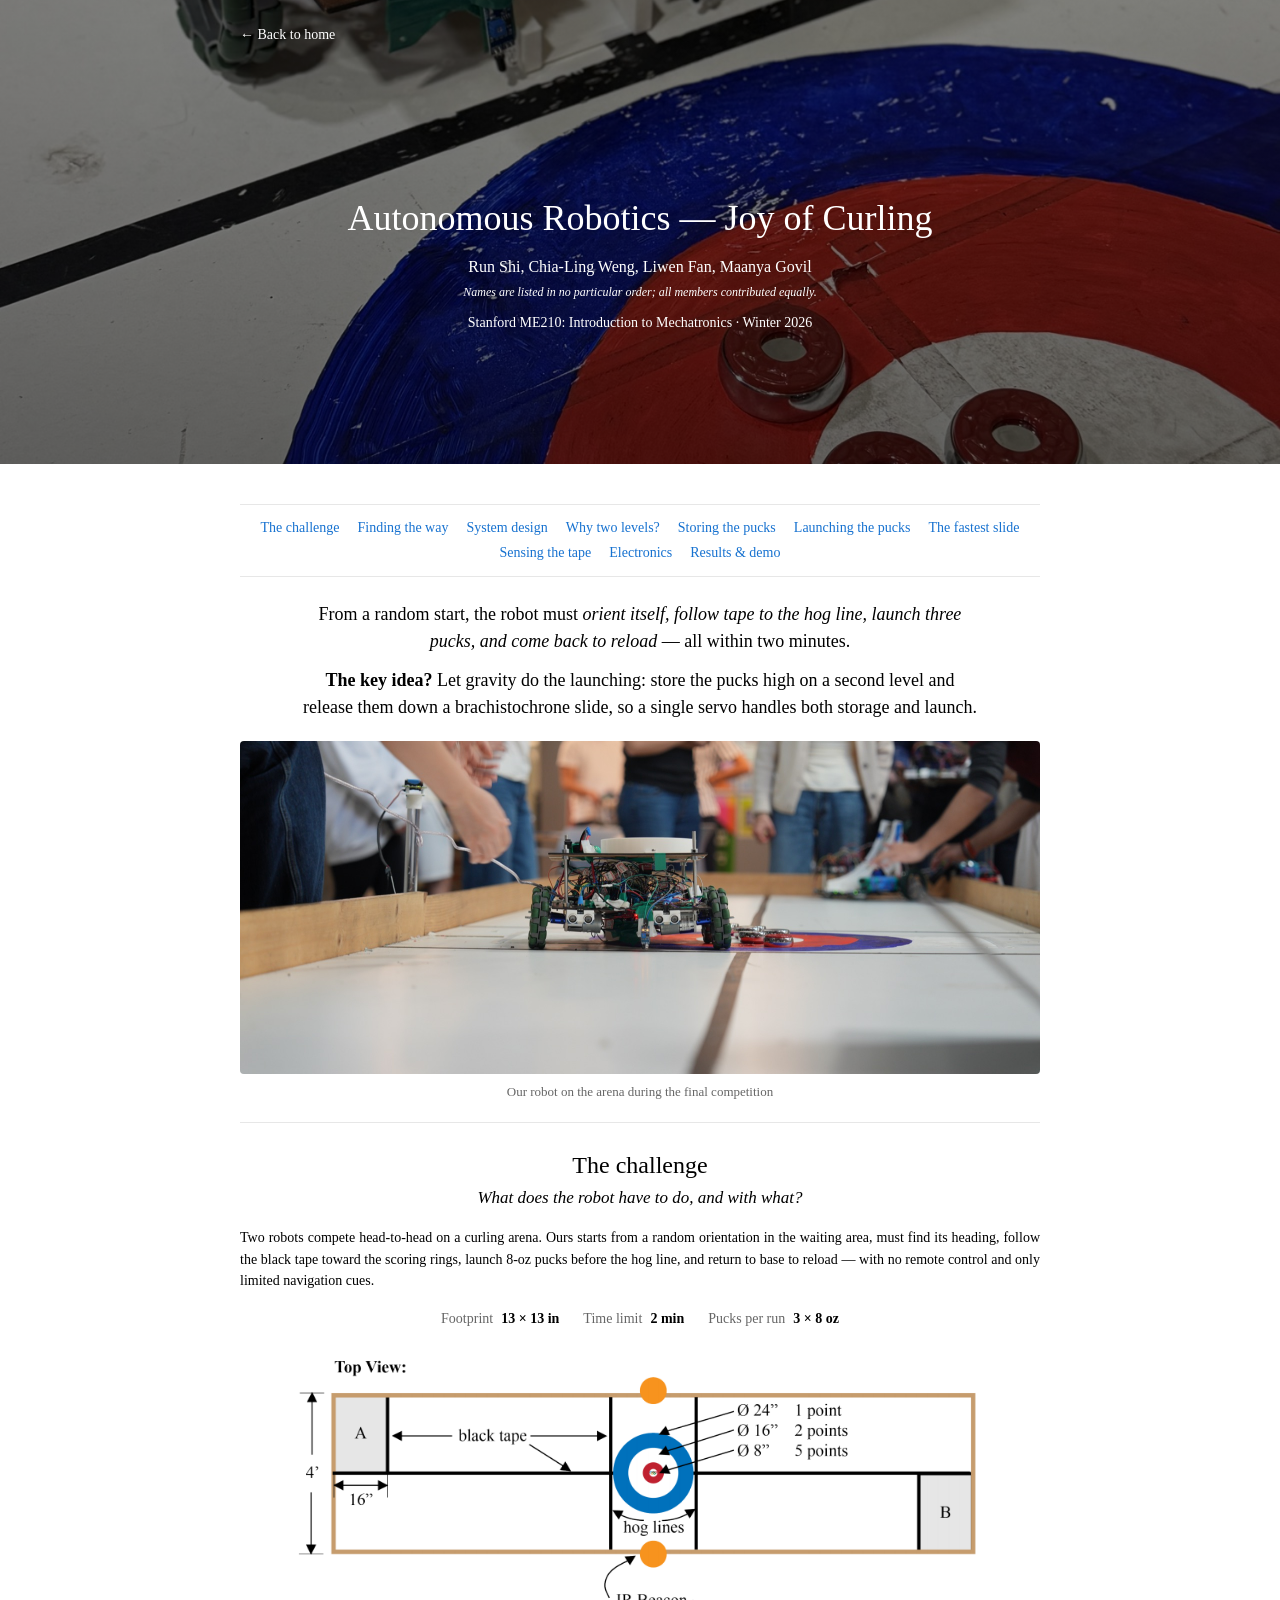
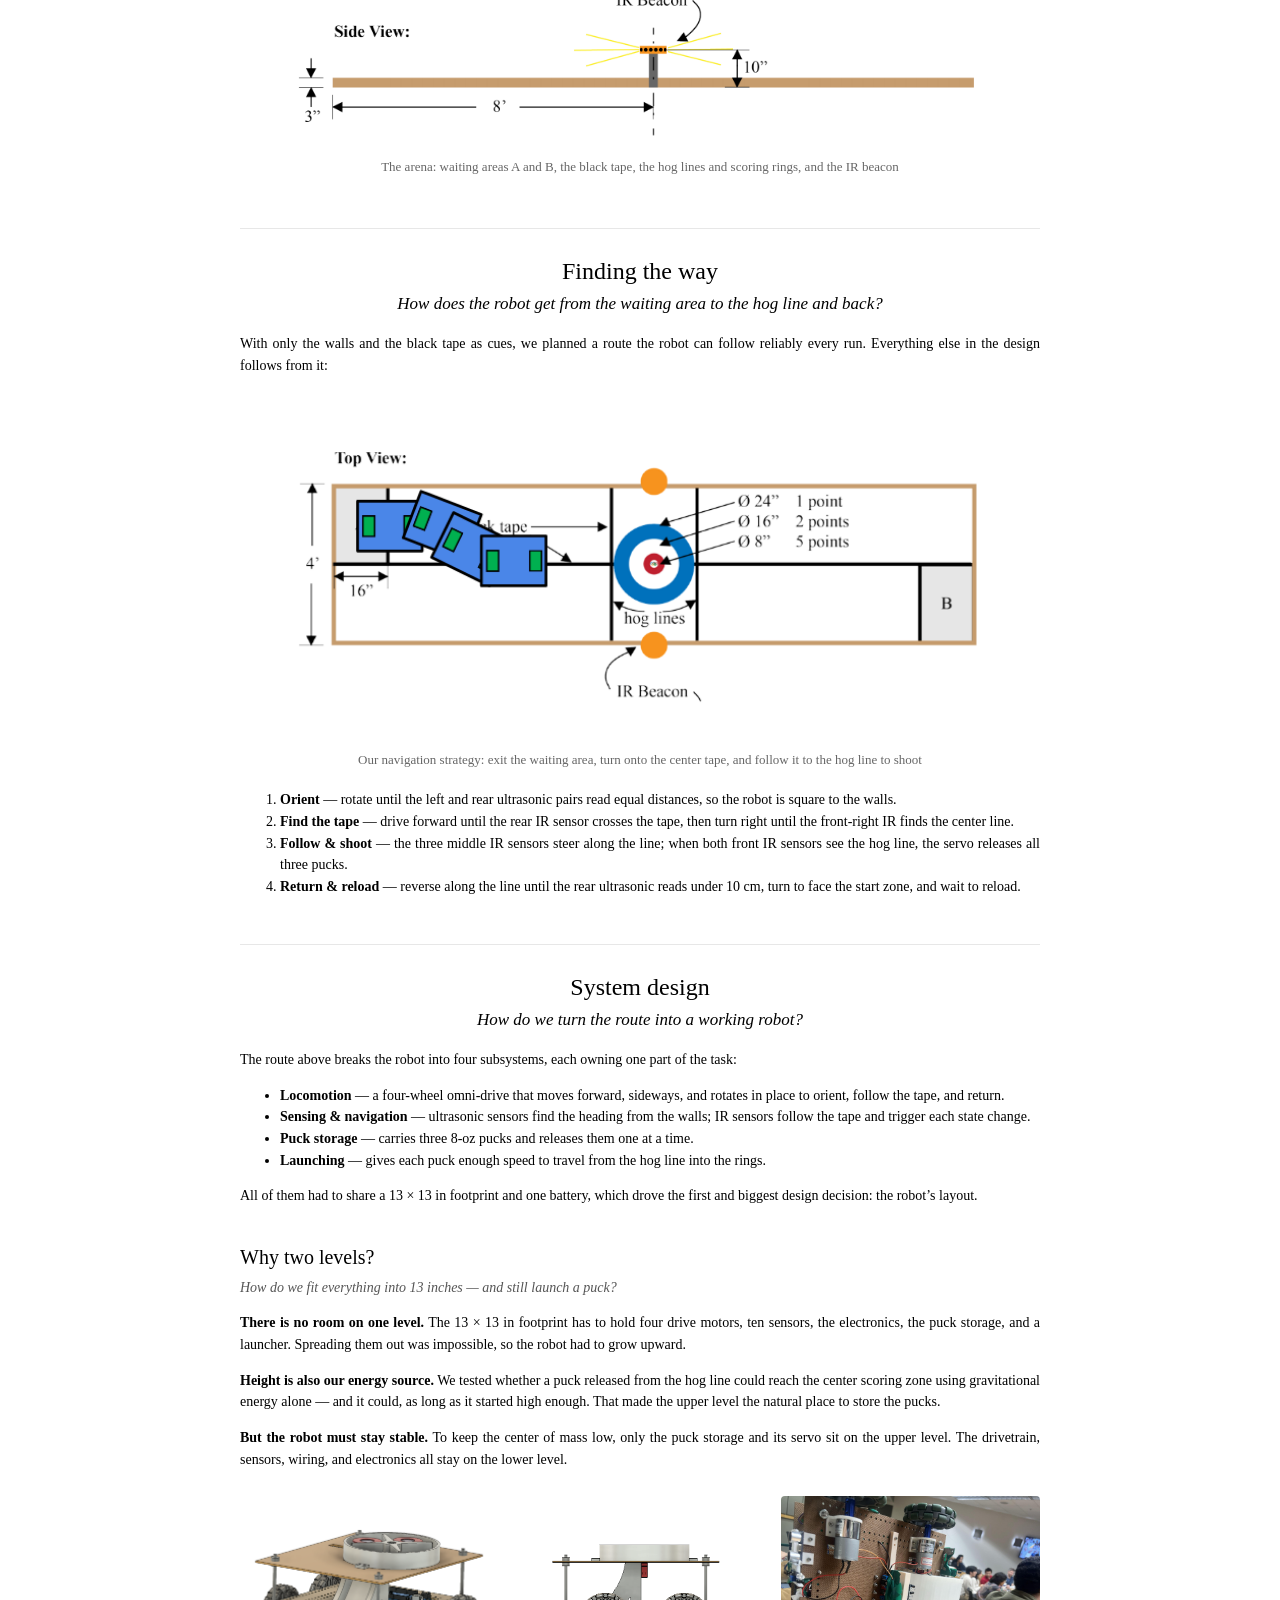
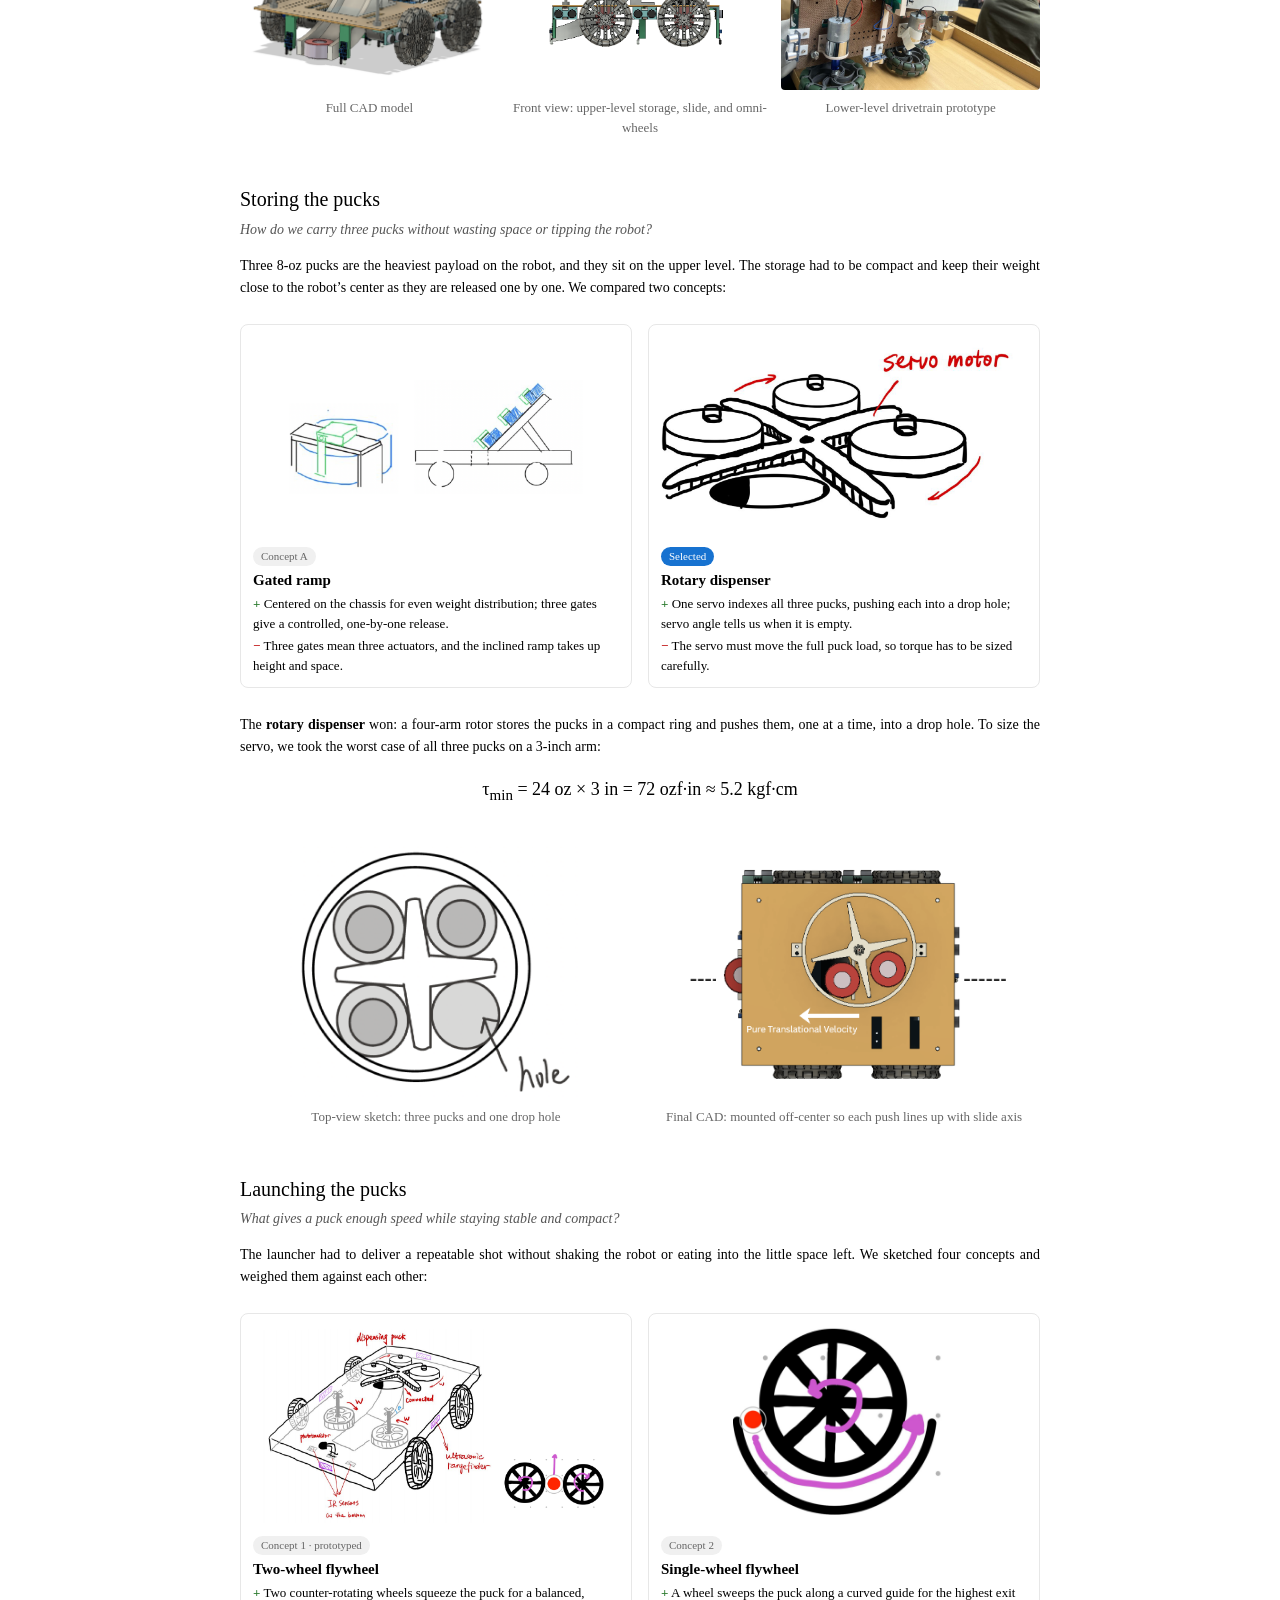
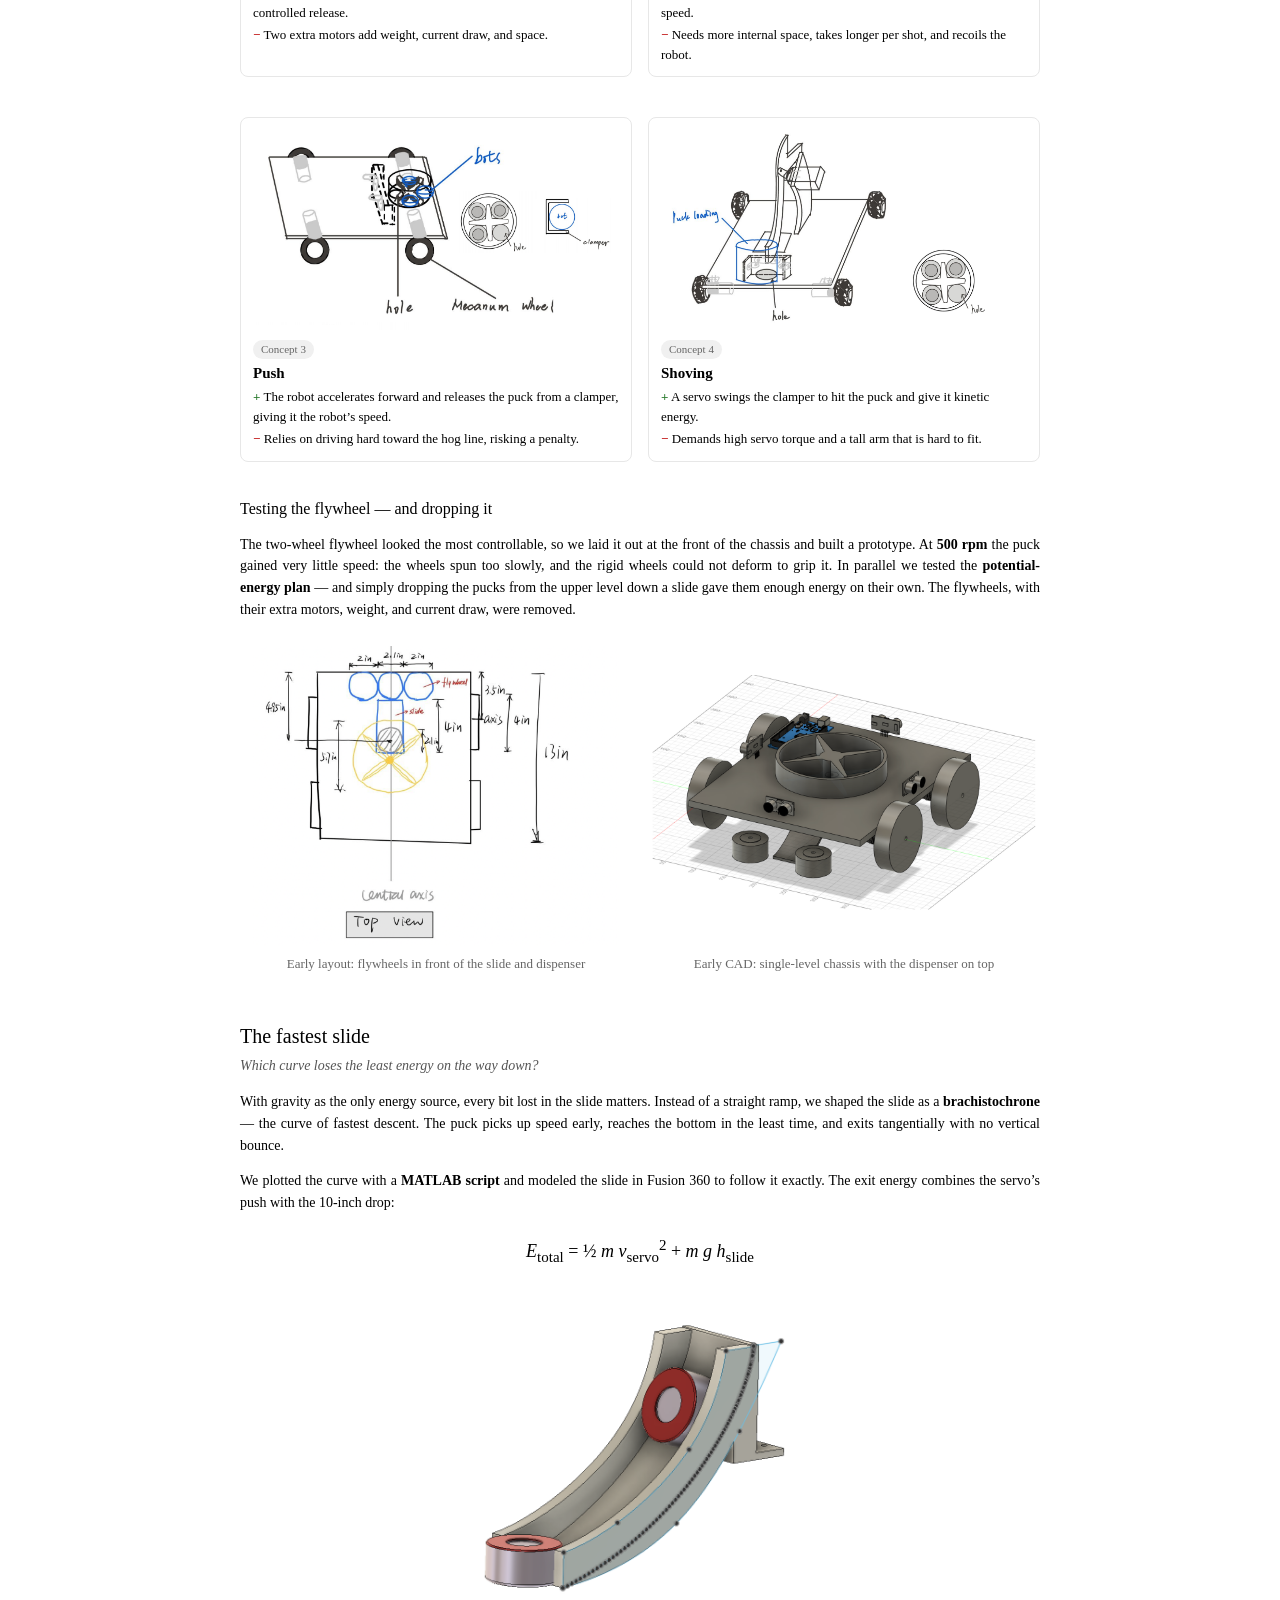
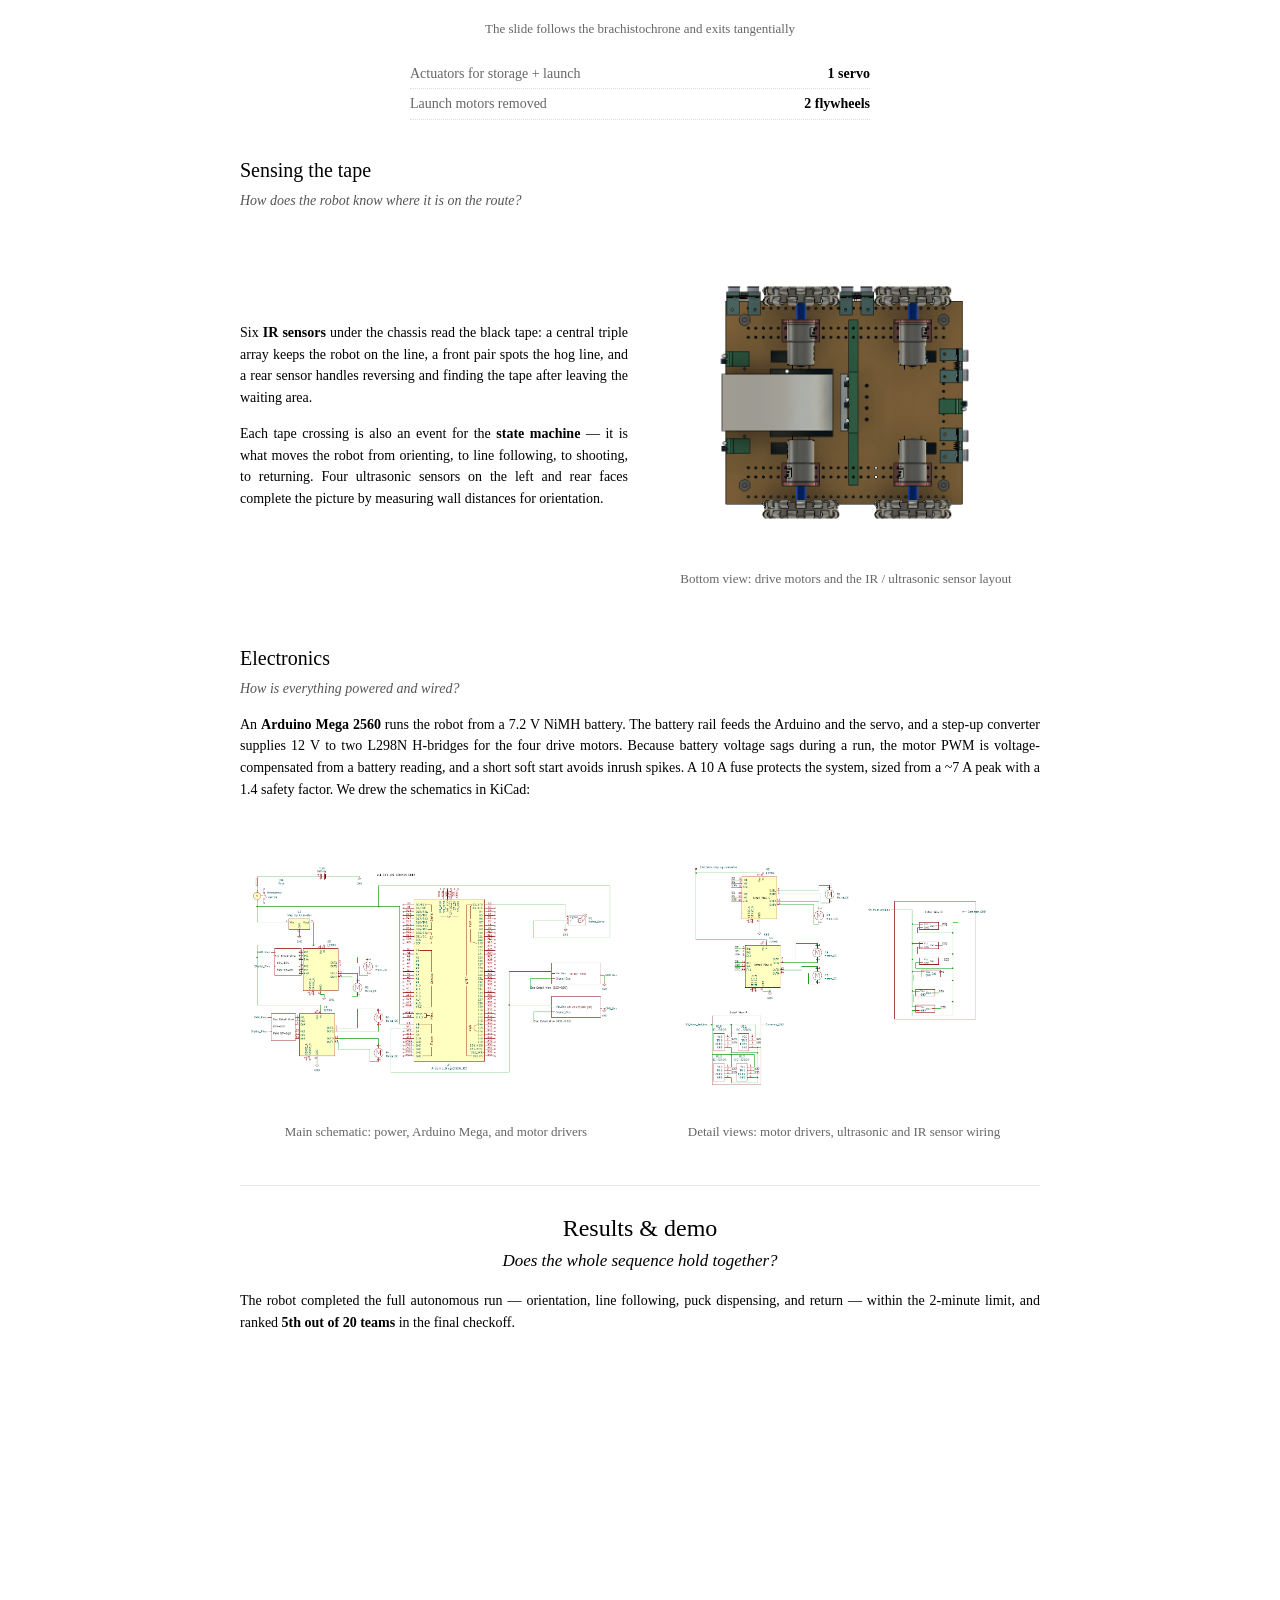
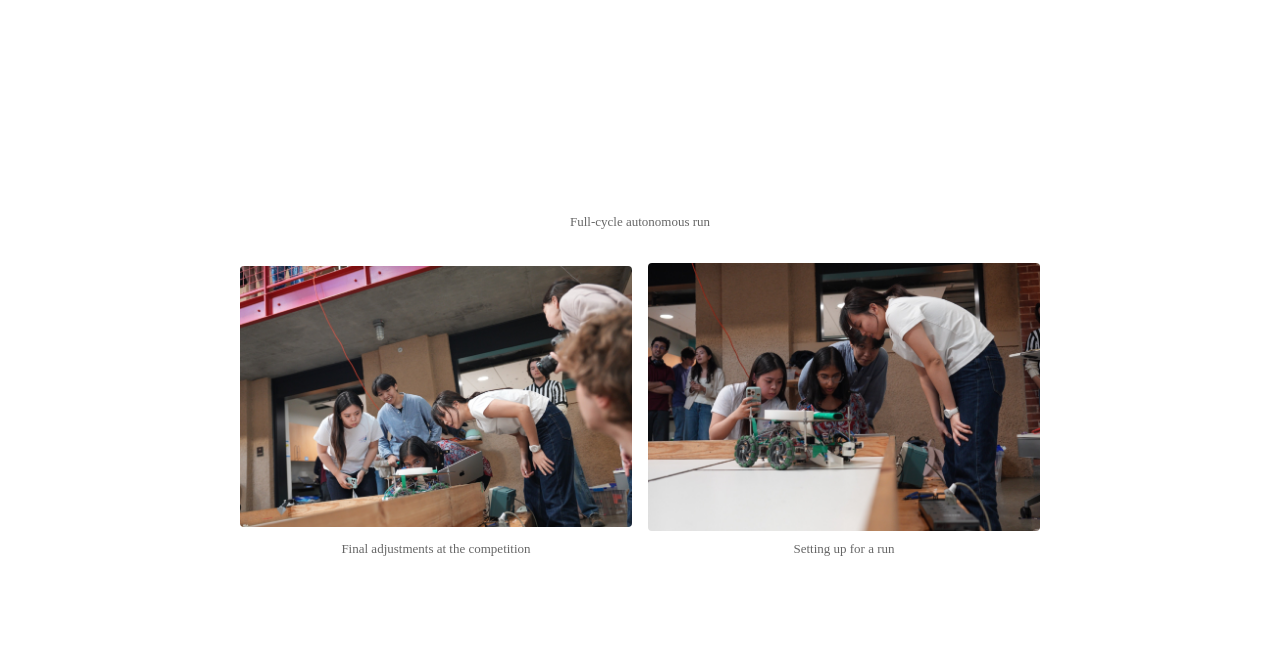
==== commit 6374bec9: "List Run Shi first in project author lists Co-Authored-By: Claude Opus 5.5 <noreply@anthropic.com>" ====
--- a/projects/curling.html
+++ b/projects/curling.html
@@ -19,7 +19,7 @@
       <div class="pp-banner-inner">
         <p class="pp-back"><a href="../index.html">&larr; Back to home</a></p>
         <h1 class="pp-title">Autonomous Robotics &mdash; Joy of Curling</h1>
-        <p class="pp-authors">Chia-Ling Weng, Liwen Fan, Run Shi, Maanya Govil</p>
+        <p class="pp-authors">Run Shi, Chia-Ling Weng, Liwen Fan, Maanya Govil</p>
         <p class="pp-note">Names are listed in no particular order; all members contributed equally.</p>
         <p class="pp-affil">Stanford ME210: Introduction to Mechatronics &middot; Winter 2026</p>
       </div>
